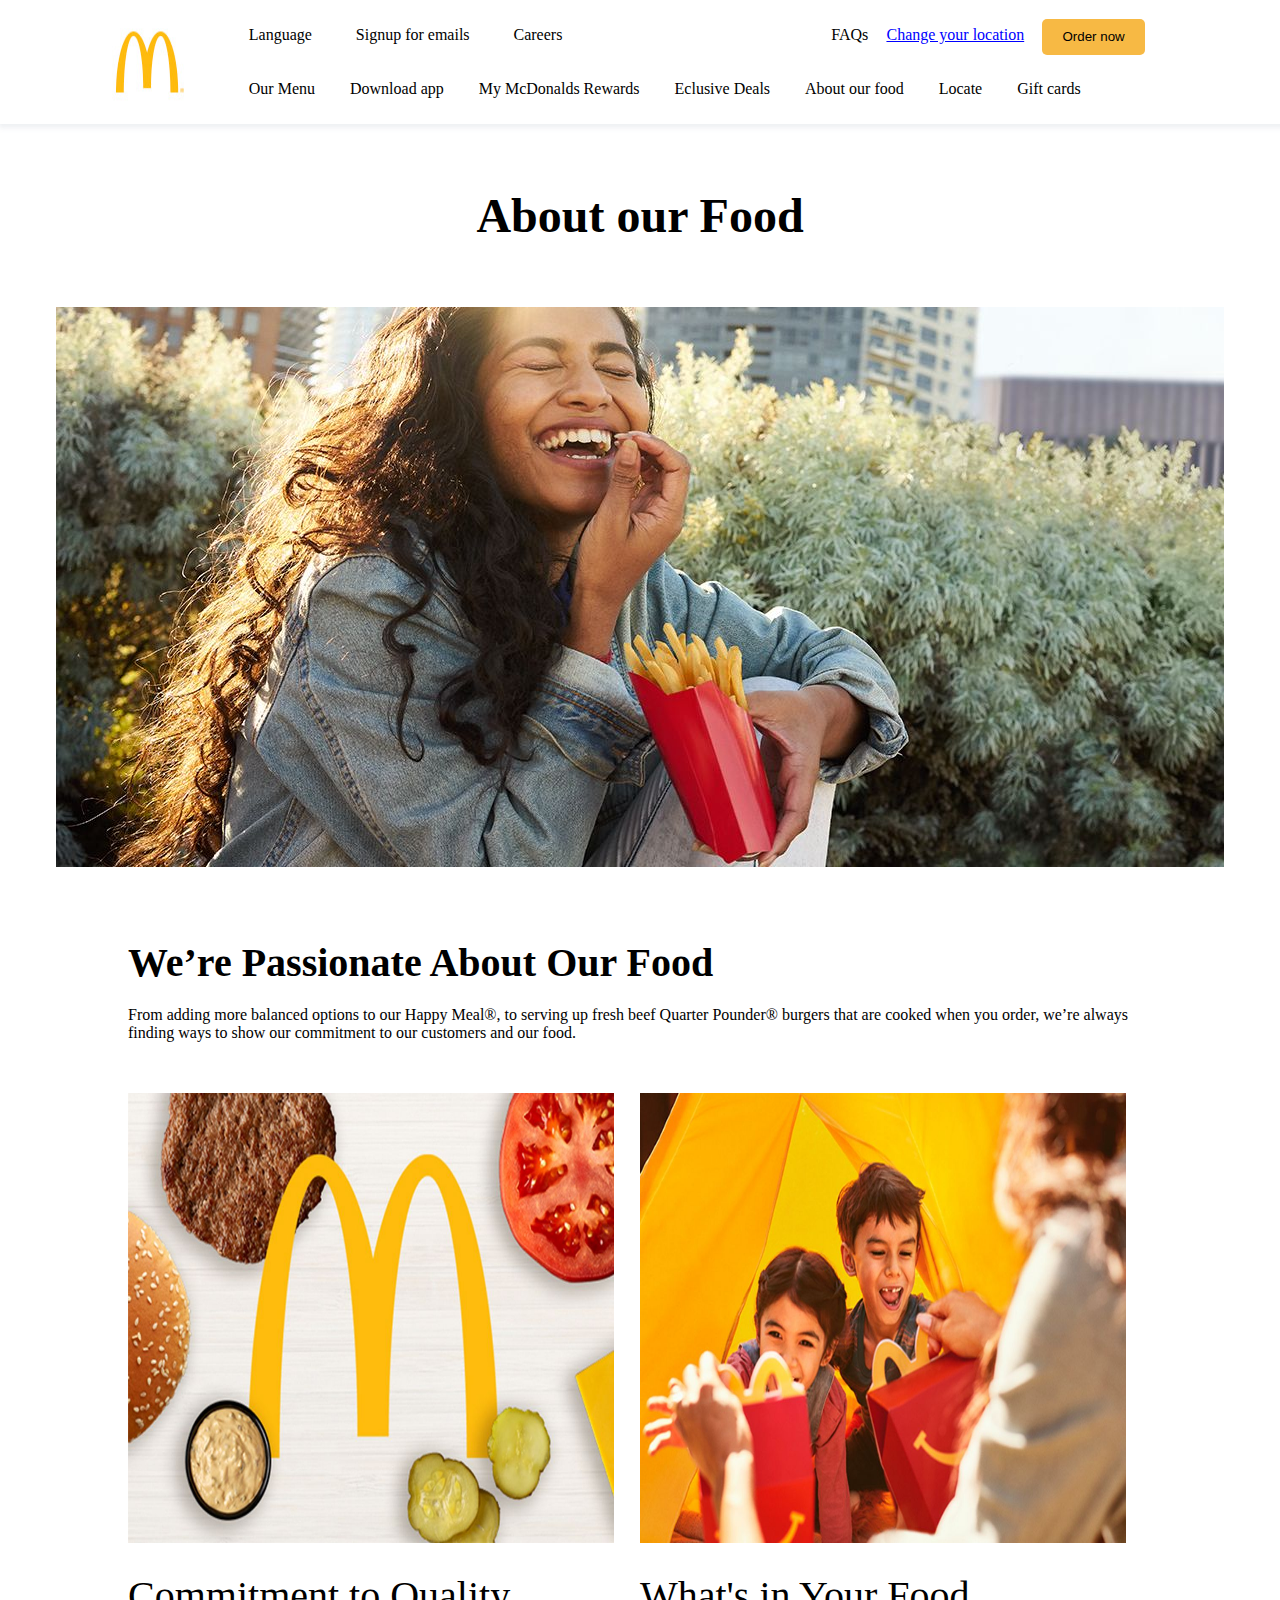
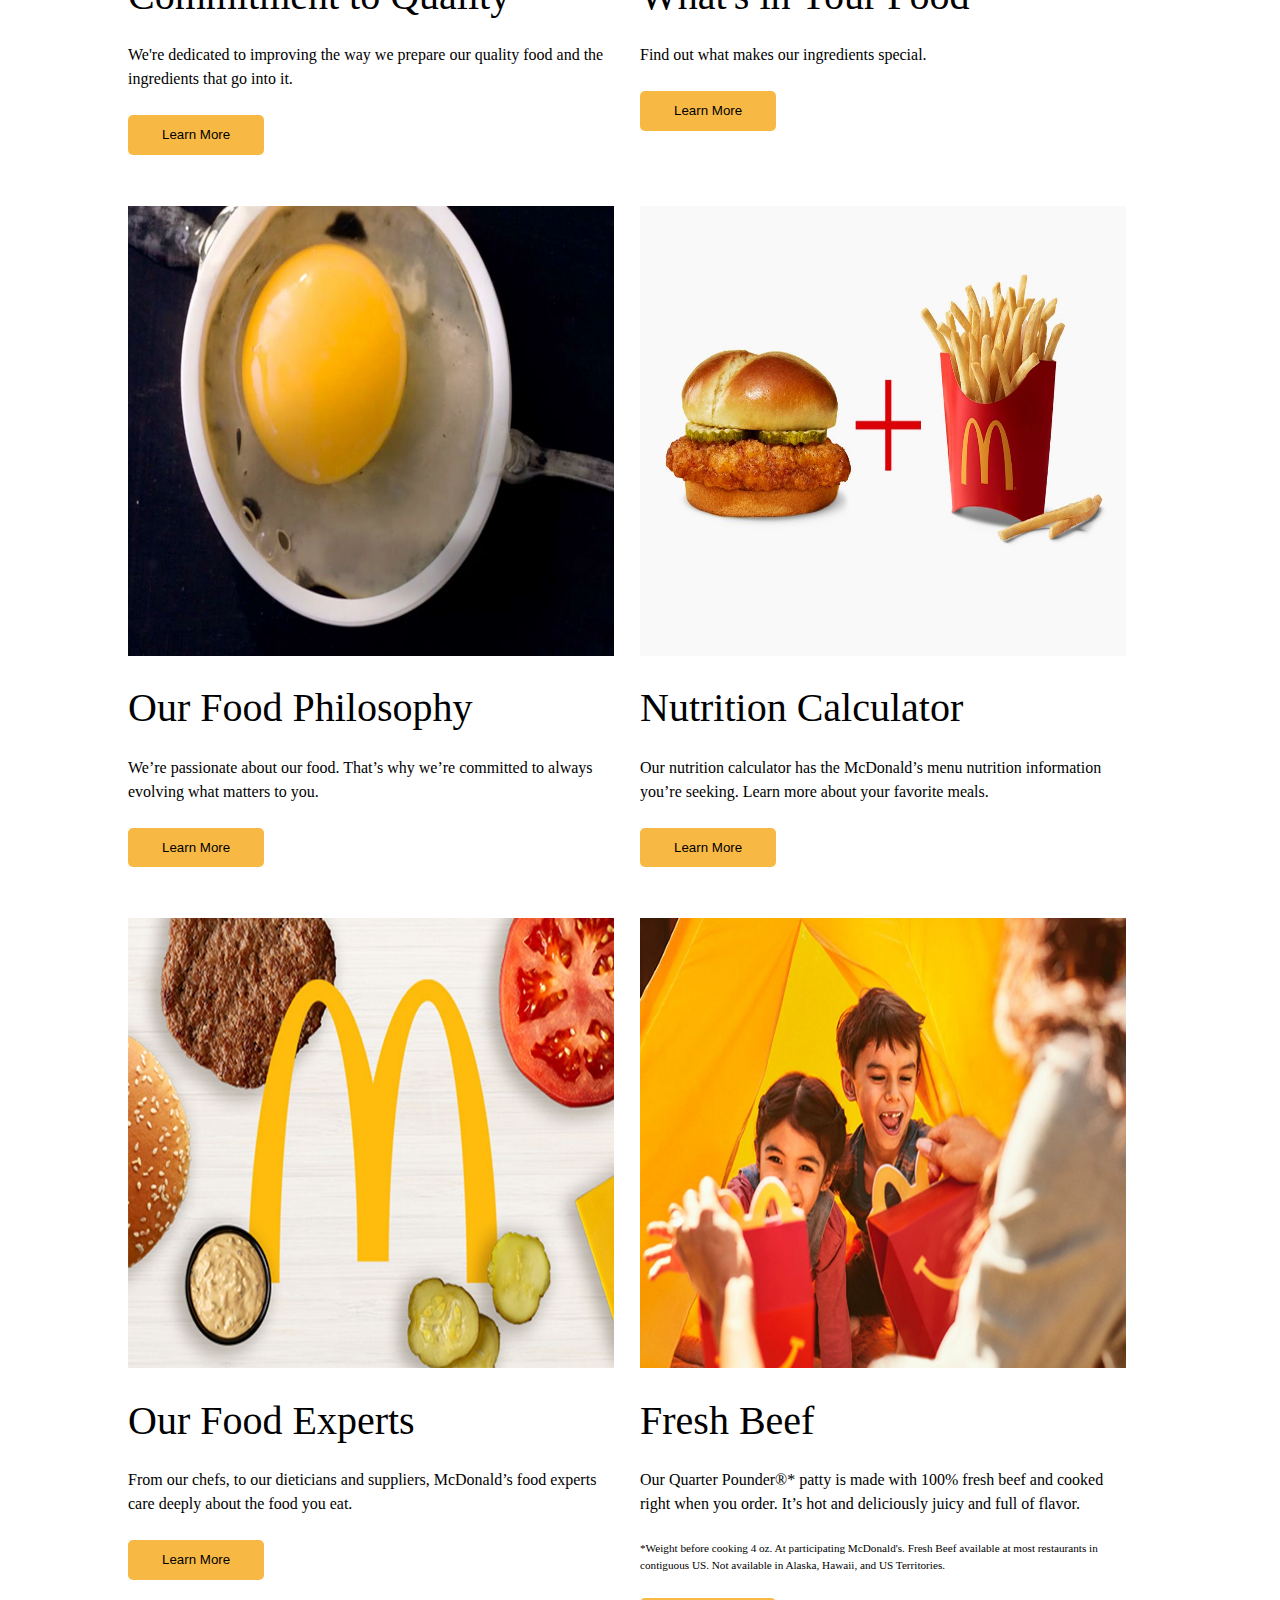
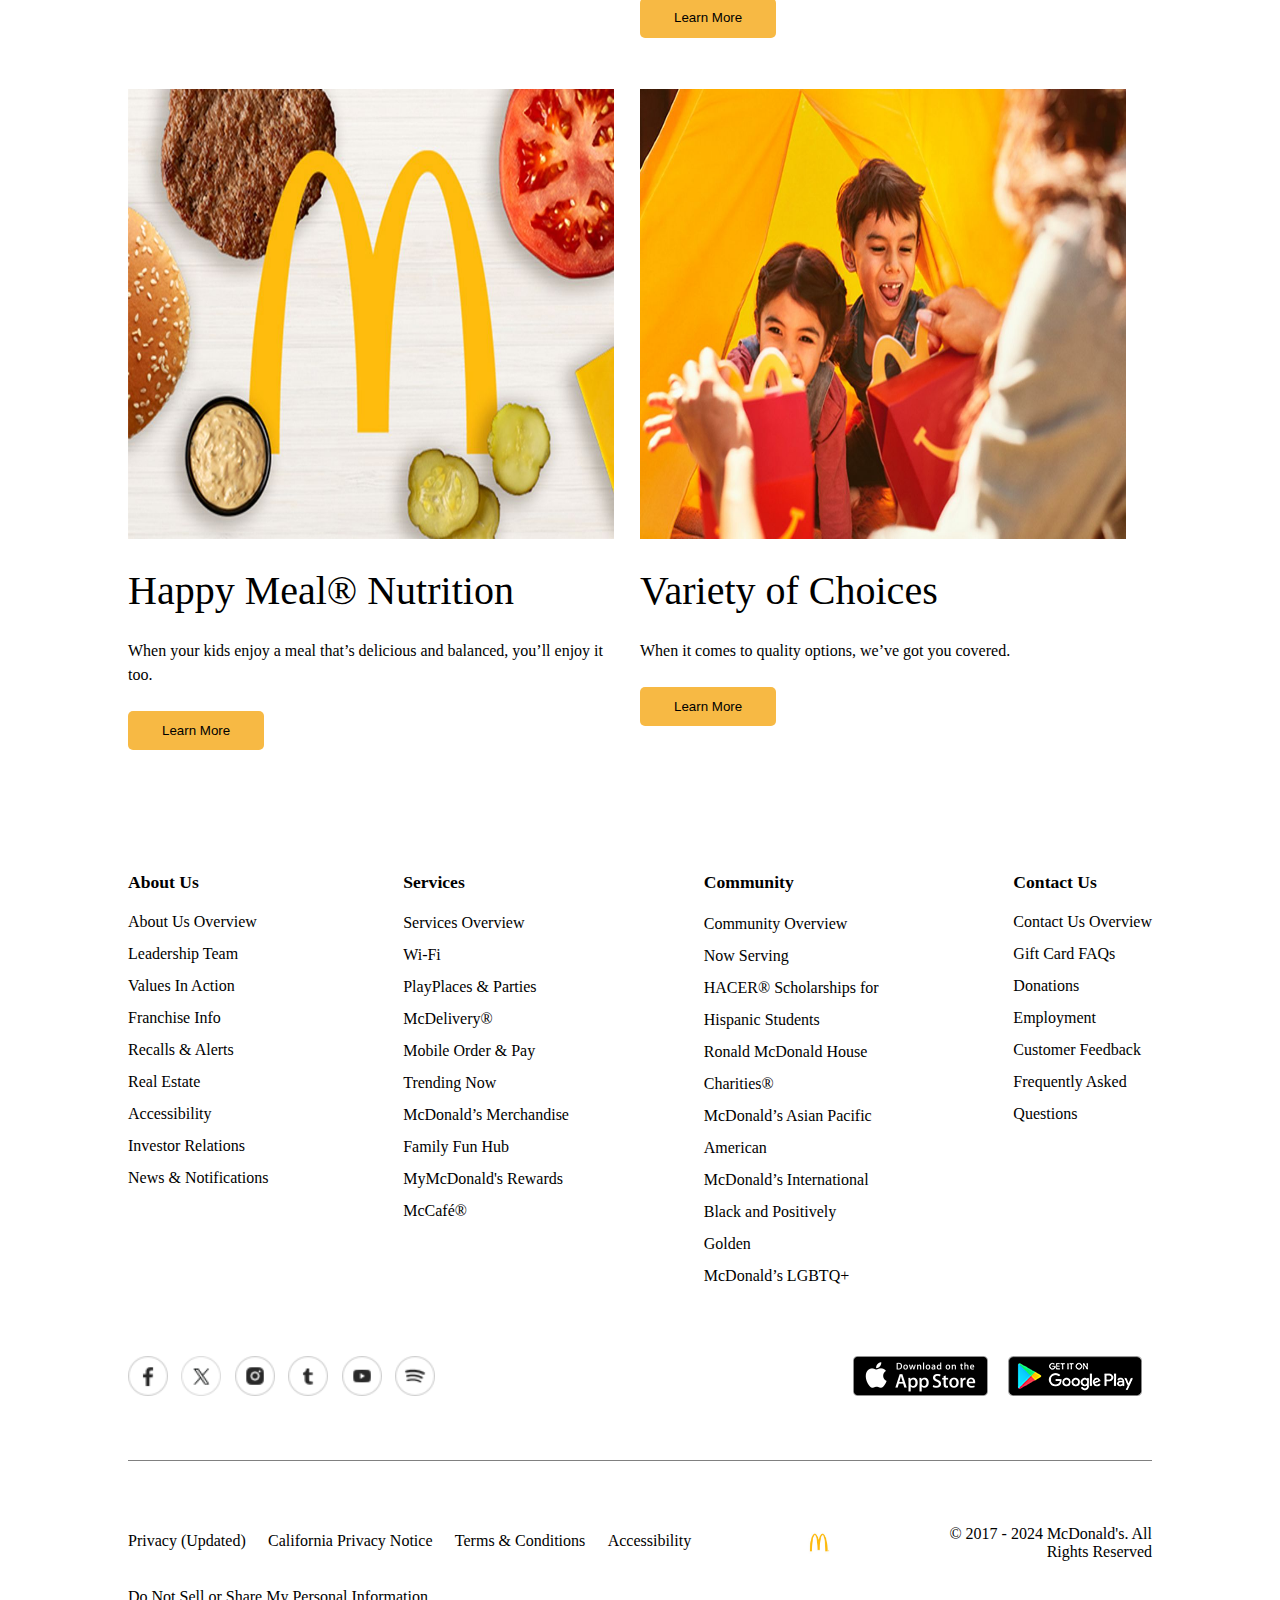
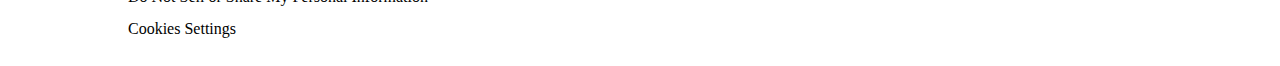
==== aboutfood.html @ b9a216b7 "mcdonalds" ====
<!DOCTYPE html>
<html lang="en">
<head>
    <meta charset="UTF-8">
    <meta http-equiv="X-UA-Compatible" content="IE=edge">
    <meta name="viewport" content="width=device-width, initial-scale=1.0">
    <title>About our food</title>
    <link rel="stylesheet" href="./styleh.css">

</head>
<body>
    <header>
        <div class="flex div">
            <img src="./images/logo.jpeg" alt="" class="logo">

            <div>
                <nav class="nav1 flex">
                    <ul class="flex">
                        <li><a href="#">Language</a>  </li>
                        <li><a href="#">Signup for emails</a> </li>
                        <li><a href="#">Careers</a> </li>
                    </ul>
                    <ul class="flex">
                        <li><a href="./faq.html">FAQs</a>  </li>
                        <li><a class="blue" href="#">Change your location</a> </li>
                        <li><a href="#"> <button>Order now</button></a></li>
                    </ul>
                </nav>
                <nav class="nav2">
                    <ul class="flex">
                        <li><a href="./menu.html">Our Menu</a> </li>
                        <li><a href="./app.html">Download app</a> </li>
                        <li><a href="./rewards.html">My McDonalds Rewards</a> </li>
                        <li><a href="./Exclusive.html">Eclusive Deals</a> </li>
                        <li><a href="./aboutfood.html">About our food</a> </li>
                        <li><a href="./locate.html">Locate</a> </li>
                        <li><a href="./GiftCard.html">Gift cards</a> </li>
                    </ul>
                </nav>
            </div>
        </div>
    </header>

    <main>
        <h1>About our Food</h1>
        
        <div class="main-div rewards-div">
            <img src="./images/About_Our_Food_Hero_1260x560_Desktop_hero-desktop.jpeg" alt="">
            <div class="passion">
                <h2>We’re Passionate About Our Food</h2>
                <p>From adding more balanced options to 
                    our Happy Meal®, to serving up fresh beef 
                    Quarter Pounder® burgers that are cooked when you order, 
                    we’re always finding ways to show our commitment to our 
                    customers and our food. 
                </p>
            </div>
            <div class="flex aboutfood">
                <div class="points">
                    <img class="" src="./images/2_Pub_Commitment_574x384_2-column-desktop.jpeg" alt="">
                    <div class="">
                        <h2>Commitment to Quality</h2>
                        <p>We're dedicated to improving the way we prepare our quality food and the ingredients that go into it.</p>  
                        <button>Learn More</button>

                    </div>
                </div>
                <div class="points">
                    <img class="" src="./images/2_Pub_Whats_In_Your_Food_574x384_2-column-desktop.jpeg" alt="">
                    <div class="">
                        <h2>What's in Your Food</h2>
                        <p>Find out what makes our ingredients special.</p> 
                        <button>Learn More</button>

                    </div>
                </div>
            </div>
            <div class="flex aboutfood">
                <div class="points">
                    <img class="" src="./images/about-food_philosophy_pub-2-col_1110x740_2-column-desktop.jpeg" alt="">
                    <div class="">
                        <h2>Our Food Philosophy</h2>
                        <p>We’re passionate about our food. That’s why we’re committed to always evolving what matters to you.</p>  
                        <button>Learn More</button>

                    </div>
                </div>
                <div class="points">
                    <img class="" src="./images/TwoPub_Desktop_NutritionCalculator_1110x740_2-column-desktop.jpeg" alt="">
                    <div class="">
                        <h2>Nutrition Calculator</h2>
                        <p>Our nutrition calculator has the McDonald’s menu nutrition information you’re seeking. Learn more about your favorite meals.</p> 
                        <button>Learn More</button>

                    </div>
                </div>
            </div>
            <div class="flex aboutfood">
                <div class="points">
                    <img class="" src="./images/2_Pub_Commitment_574x384_2-column-desktop.jpeg" alt="">
                    <div class="">
                        <h2>Our Food Experts</h2>
                        <p>From our chefs, to our dieticians and suppliers, McDonald’s food experts care deeply about the food you eat.</p>  
                        <button>Learn More</button>

                    </div>
                </div>
                <div class="points">
                    <img class="" src="./images/2_Pub_Whats_In_Your_Food_574x384_2-column-desktop.jpeg" alt="">
                    <div class="">
                        <h2>Fresh Beef</h2>
                        <p>Our Quarter Pounder®* patty is made with 100% fresh beef and cooked right when you order. 
                            It’s hot and deliciously juicy and full of flavor.</p>
                            <p class="tiny-p">
                                *Weight before cooking 4 oz. At participating McDonald's. Fresh Beef available at most restaurants in contiguous US. 
                                Not available in Alaska, Hawaii, and US Territories.
                            </p>  
                        <button>Learn More</button>

                    </div>
                </div>
            </div>
            <div class="flex aboutfood">
                <div class="points">
                    <img class="" src="./images/2_Pub_Commitment_574x384_2-column-desktop.jpeg" alt="">
                    <div class="">
                        <h2>Happy Meal® Nutrition</h2>
                        <p>When your kids enjoy a meal that’s delicious and balanced, you’ll enjoy it too.</p>  
                        <button>Learn More</button>

                    </div>
                </div>
                <div class="points">
                    <img class="" src="./images/2_Pub_Whats_In_Your_Food_574x384_2-column-desktop.jpeg" alt="">
                    <div class="">
                        <h2>Variety of Choices</h2>
                        <p>When it comes to quality options, we’ve got you covered.</p> 
                        <button>Learn More</button>

                    </div>
                </div>
            </div>
            
        </div>
    </main>
    
    <footer>
        <div class="flex div">
            <ul>
                <li class="bold">About Us</li>
                <li>About Us Overview</li>
                <li>Leadership Team</li>
                <li>Values In Action</li>
                <li>Franchise Info</li>
                <li>Recalls & Alerts</li>
                <li>Real Estate</li>
                <li>Accessibility</li>
                <li>Investor Relations</li>
                <li>News & Notifications</li>

            </ul>
            <ul>
                <li class="bold">Services</li>
                <li>Services Overview</li>
                <li>Wi-Fi</li>
                <li>PlayPlaces & Parties</li>
                <li>McDelivery®</li>
                <li>Mobile Order & Pay</li>
                <li>Trending Now</li>
                <li>McDonald’s Merchandise</li>
                <li>Family Fun Hub</li>
                <li>MyMcDonald's Rewards</li>
                <li>McCafé®</li>

            </ul>
            <ul>
                <li class="bold">Community</li>
                <li>Community Overview</li>
                <li>Now Serving</li>
                <li>HACER® Scholarships for <br> Hispanic Students</li>
                <li>Ronald McDonald House <br> Charities®</li>
                <li>McDonald’s Asian Pacific <br> American</li>
                <li>McDonald’s International</li>
                <li>Black and Positively <br> Golden</li>
                <li>McDonald’s LGBTQ+</li>

               
            </ul>
            <ul>
                <li class="bold">Contact Us</li>
                <li>Contact Us Overview</li>
                <li>Gift Card FAQs</li>
                <li>Donations</li>
                <li>Employment</li>
                <li>Customer Feedback</li>
                <li>Frequently Asked <br> Questions</li>
            </ul>
        </div>

        <div class="flex logos">
            <div class="footer-logo flex">
                <img src="./images/facebook.png" alt="">
                <img src="./images/x.png" alt="">
                <img src="./images/instagram.png" alt="">
                <img src="./images/tumblr.png" alt="">
                <img src="./images/youtube.png" alt="">
                <img src="./images/spotify.png" alt="">
    
            </div>
            <div class="flex">
                
                    <img src="./images/app_store_badge.png" alt="">
                    <img src="./images/google_play_badge.png" alt="">
                
            </div>
        </div>

        <div class="footer-ul-div">
            <div class="flex ul-div">
                <ul class="flex">
                    <li>Privacy (Updated)</li>
                    <li>California Privacy Notice</li>
                    <li>Terms & Conditions</li>
                    <li>Accessibility</li>
                </ul>
                <img src="./images/tinylogo.jpeg" alt="">
                <p>© 2017 - 2024 McDonald's. All Rights Reserved</p>
            </div>
            <ul class="">
                <li>Do Not Sell or Share My Personal Information</li>
                <li>Cookies Settings</li>
            </ul>
        </div>
    </footer>
</body>
</html>
---- styleh.css ----
*{
    box-sizing: border-box;
    margin: 0;
    padding: 0;
}
body{
    width: 100vw;
}
.flex{
    display: flex;
}
ul li{
    list-style: none;
    line-height: 2;
}
ul li:hover{
    font-weight: 800;
}
ul a{
    text-decoration: none;
    color: black;
}
.blue{
    color: blue;
    text-decoration: underline;

}

nav{
    margin-top: 2%;
    margin-bottom: 2%;
    margin-left: 5%;

}
.nav1{
    justify-content: space-between;
    width: 70vw;

}
.nav1 ul{
    width: 35%;
    justify-content: space-between;

}
.nav2{
    width: 65vw;

}
.nav2 ul {
    justify-content: space-between;

}
nav button{
    width: 8vw;
    padding:  8%;
    background-color: #f7b944;
    border: none;
    line-height: 1.5;
    border-radius: 5px;

}

header{
    border-top: 1px solid #7cacf800;
    border-bottom: 1px solid #7cacf800;
    box-shadow: 3px 0px 5px 4px #8a98af26;
    margin: 0% auto;
    

}
header .div{
    margin: auto;
    width: 85vw;

}

.main-div{
    display: flex;
    flex-direction: column;
    align-items: center;
    justify-content: center;
    width: 80vw;
    margin: 5% auto;
}

.individual-div{
    margin: 5% auto;
}

main button{
    width: fit-content;
    padding:  2% 7%;
    background-color: #f7b944;
    border: none;
    line-height: 1.5;
    border-radius: 5px;
}
.r-btn{
    width: 15vw;
    padding:  5% 7%;
    margin-bottom: 25%;
    cursor: pointer;

}
main .img{
    width: 60%;
    height: 40vh;
    margin-right: 2%;
    margin-bottom: 5%;
}

.img-delish{
    width: 70%;
    height: 50vh;
    margin-right: 2%;
    margin-bottom: 5%;
}

.big-div{
    justify-content: space-between;
    width: 100%;
    margin-bottom: 5%;
}
.small-div{
    width: 30%;
    display: flex;
    flex-direction: column;
    /* align-items: center; */
    /* justify-content: center; */

}

.passion h2{
    font-size: 2.5em;
    margin: 2% 0;
}
.passion{
    margin: 5% 0;

}

.small-div img{
    width: 100%;
    height: 230px;
}

main h1{
    font-size: 3em;
    text-align: center;
    margin: 5% 0;
}
.d{
    display: flex;
    flex-direction: column;
    /* align-items: center; */
    justify-content: center;
}
.d h2{
    font-size: 2.5em;
    margin: 0% 0 5%;

}
.d p{
    margin: 5% 0;
}
.p h2{
    font-size: 2em;
    margin: 5% 0;
}
.p p{
    line-height: 1.5;
    margin: 0% 0 5%;
}

.tiny-p{
    font-size: .7em;
}

.aboutfood{
    margin-bottom: 5%;
}

.points{
    width: 50%;
}
.points h2{
    font-weight: 200;
    font-size: 2.5em;
    margin: 5% 0;
}
.points div{
    width: 95%;
}
.points p{
    line-height: 1.5;
    margin: 0% 0 5%;
}
.points img{
    width: 95%;
    height: 50vh;
}

.rewards-div{
    margin-bottom: 5%;
}

.faq-div{
    display: flex;
    flex-direction: column;
    /* align-items: center; */
    justify-content: center;
    width: 80vw;
    margin: auto auto 5%;
}

.faqs h2{
    font-weight: 200;
    font-size: 2.5em;
    margin: 0% 0 2%;
}
.faqs p{
    line-height: 1.5;
    margin: 0% 0 2%;
    font-size: 1.2em;
}

.grid-div{
    display: grid;
    width: 80vw;
    margin: 0 auto 10%;
    gap: 5%;
    grid-template-columns: auto auto auto;
    grid-template-rows: auto auto auto;

}
.grid-item{
    height: 200px;
    width: 100%;
    align-items: center;
    justify-content: center; 
}

footer .div{
    width: 80vw;
    margin:  auto;
    justify-content: space-between;
}
.bold{
    font-weight: 800;
    font-size: 1.1em;
    margin-bottom: 4%;
}
.logos{
    width: 80vw;
    margin: 5% auto;
    padding-bottom: 5%;
    justify-content: space-between;
    border-bottom: 1px solid grey;

}
.footer-logo{
    width: 30%;
    justify-content: space-between;
}

.footer-ul-div{
    width: 80vw;
    margin: auto;
}
.footer-ul-div p{
    text-align: right;
    width: 20%;
}

.ul-div{
    justify-content: space-between;
}

.ul-div img{
    width: 3%;
    height: 35px;
}

.ul-div ul{
    width: 55%;
    justify-content: space-between;
}
.footer-ul-div ul:nth-child(2){
    margin: 2% 0;
    width: 35%;
    justify-content: space-between;
}
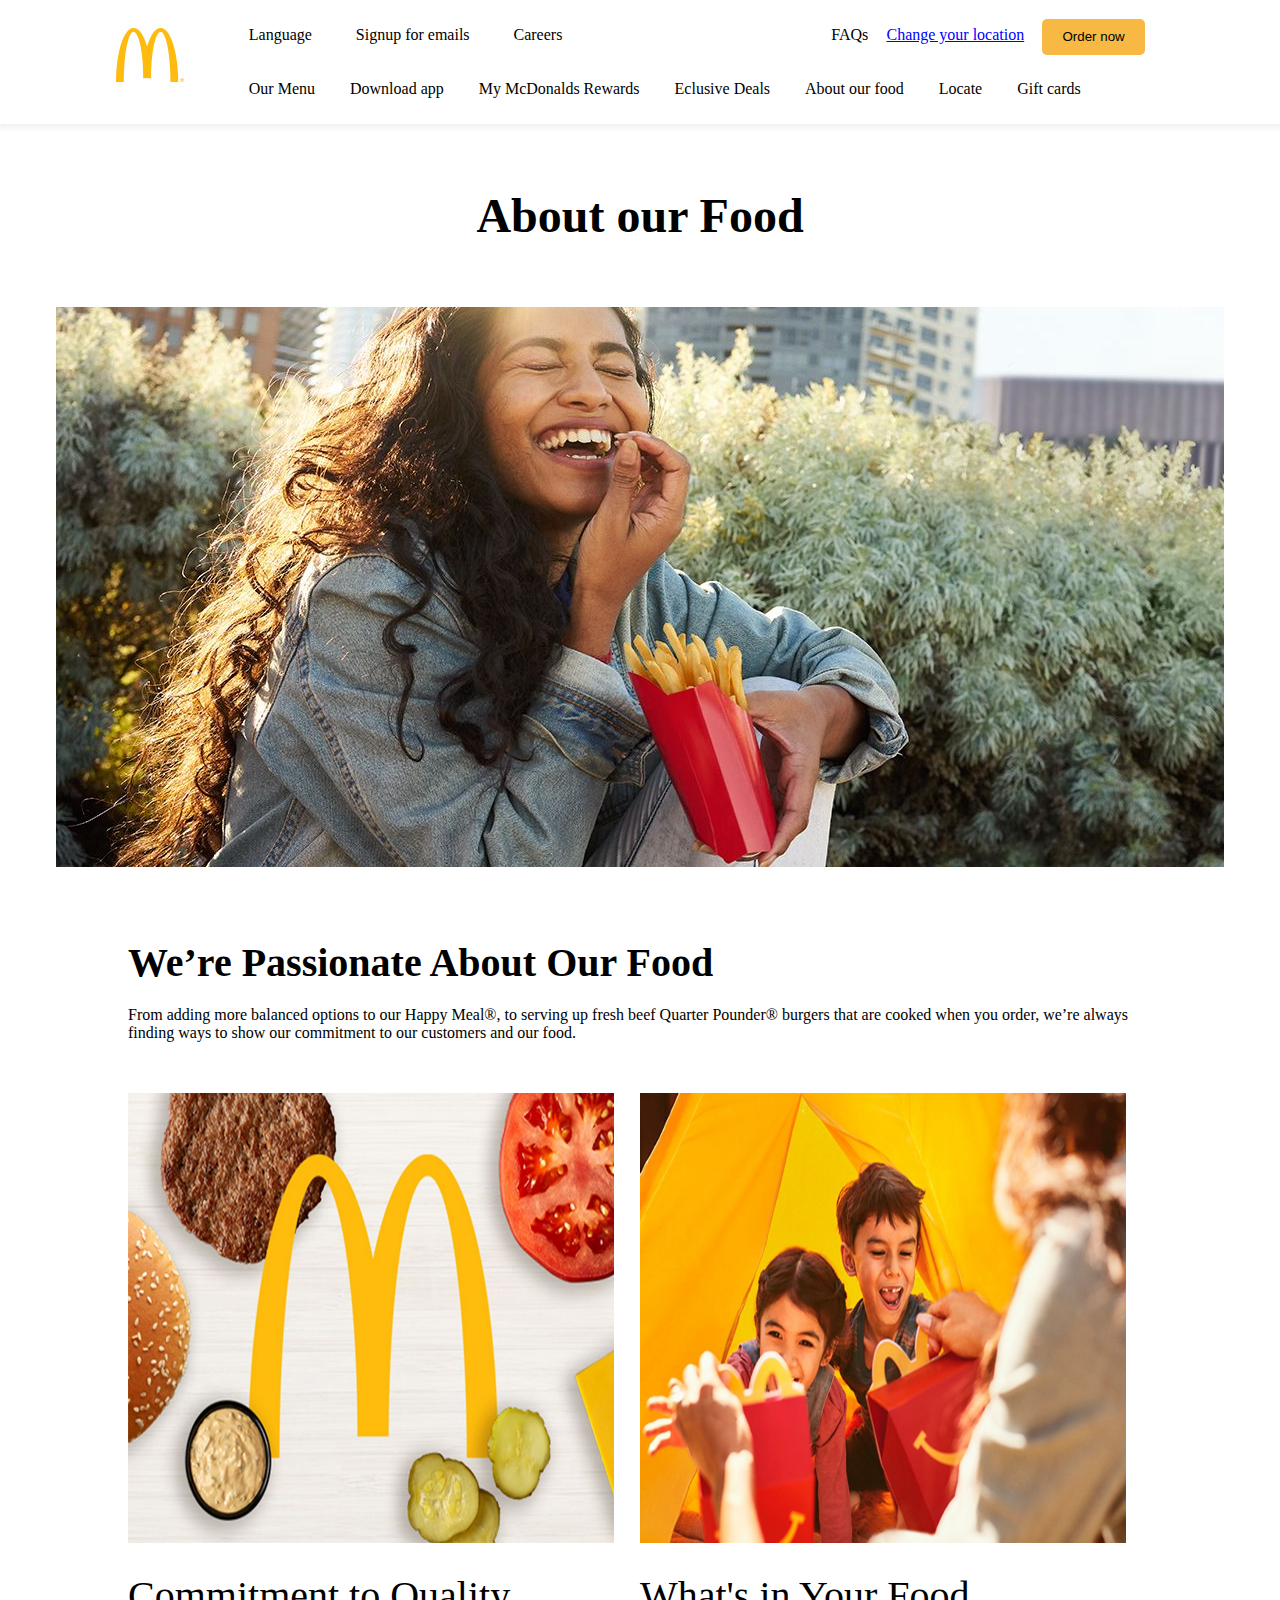
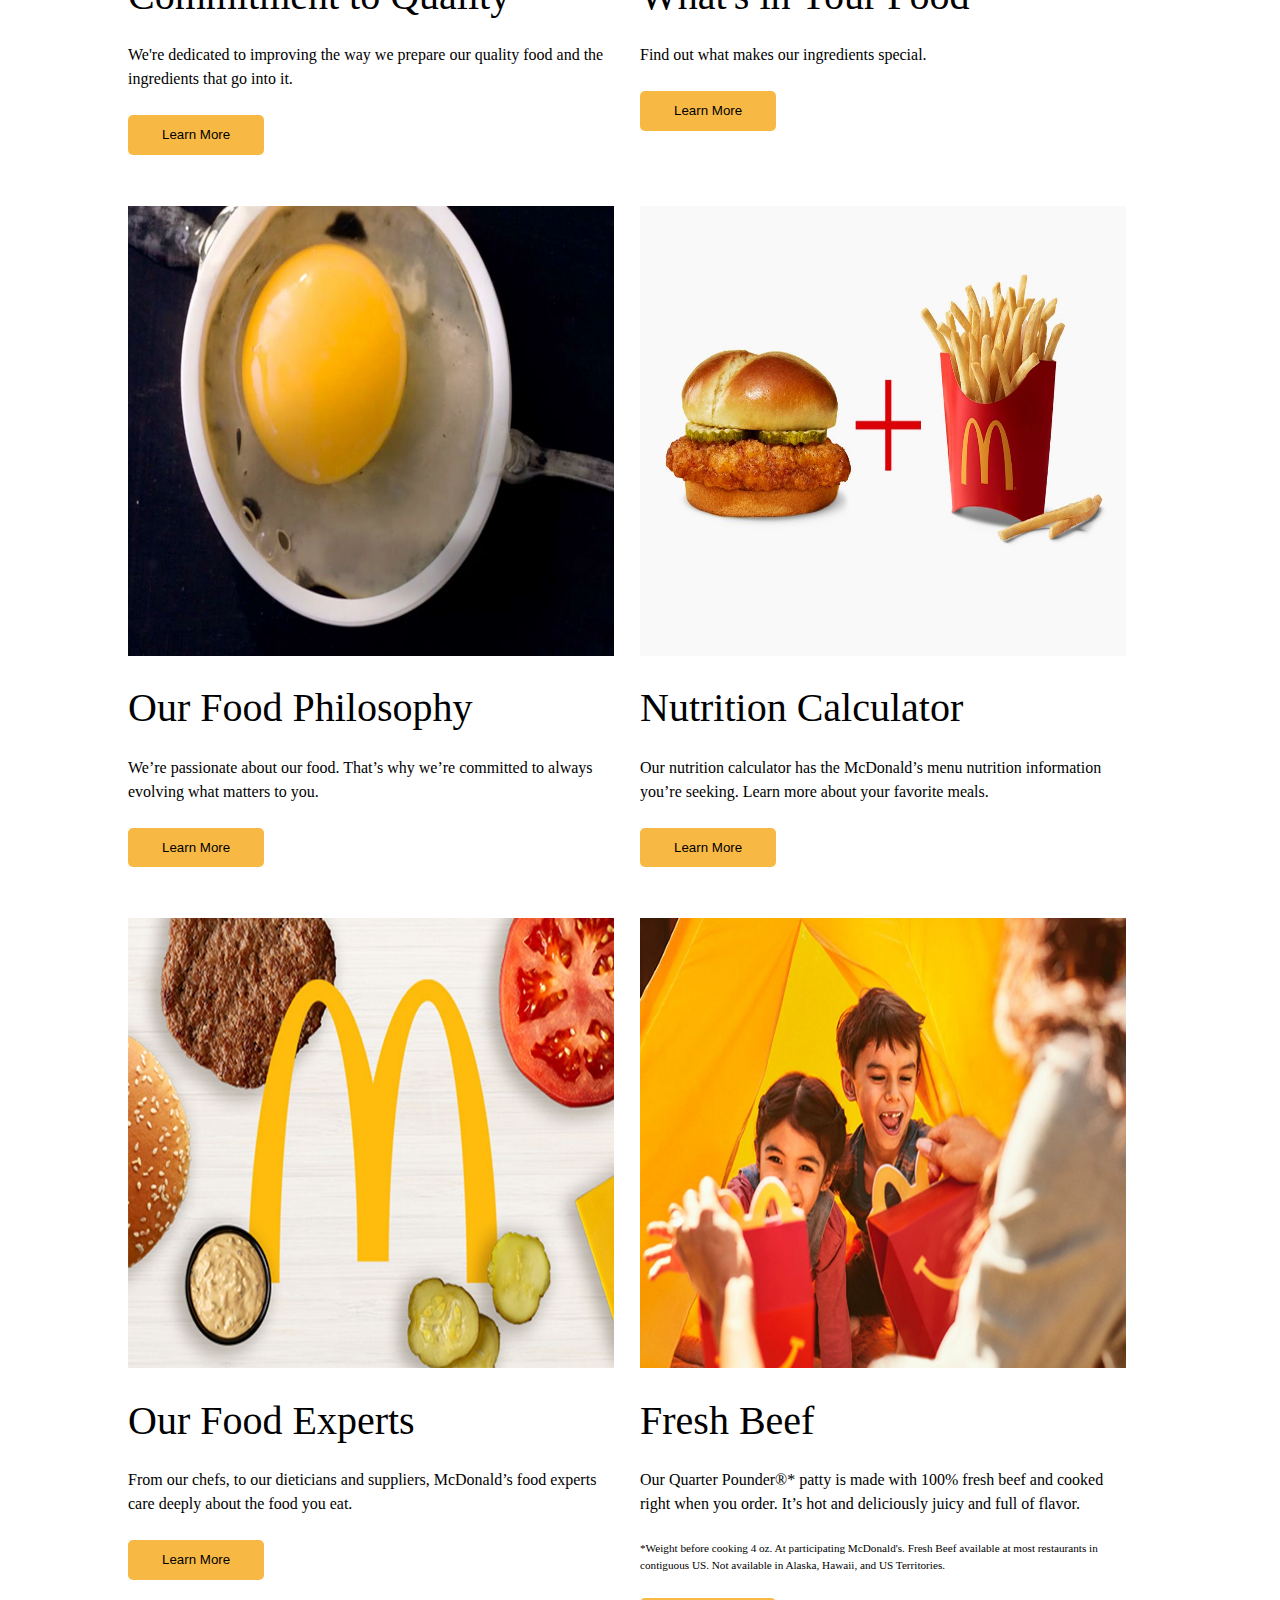
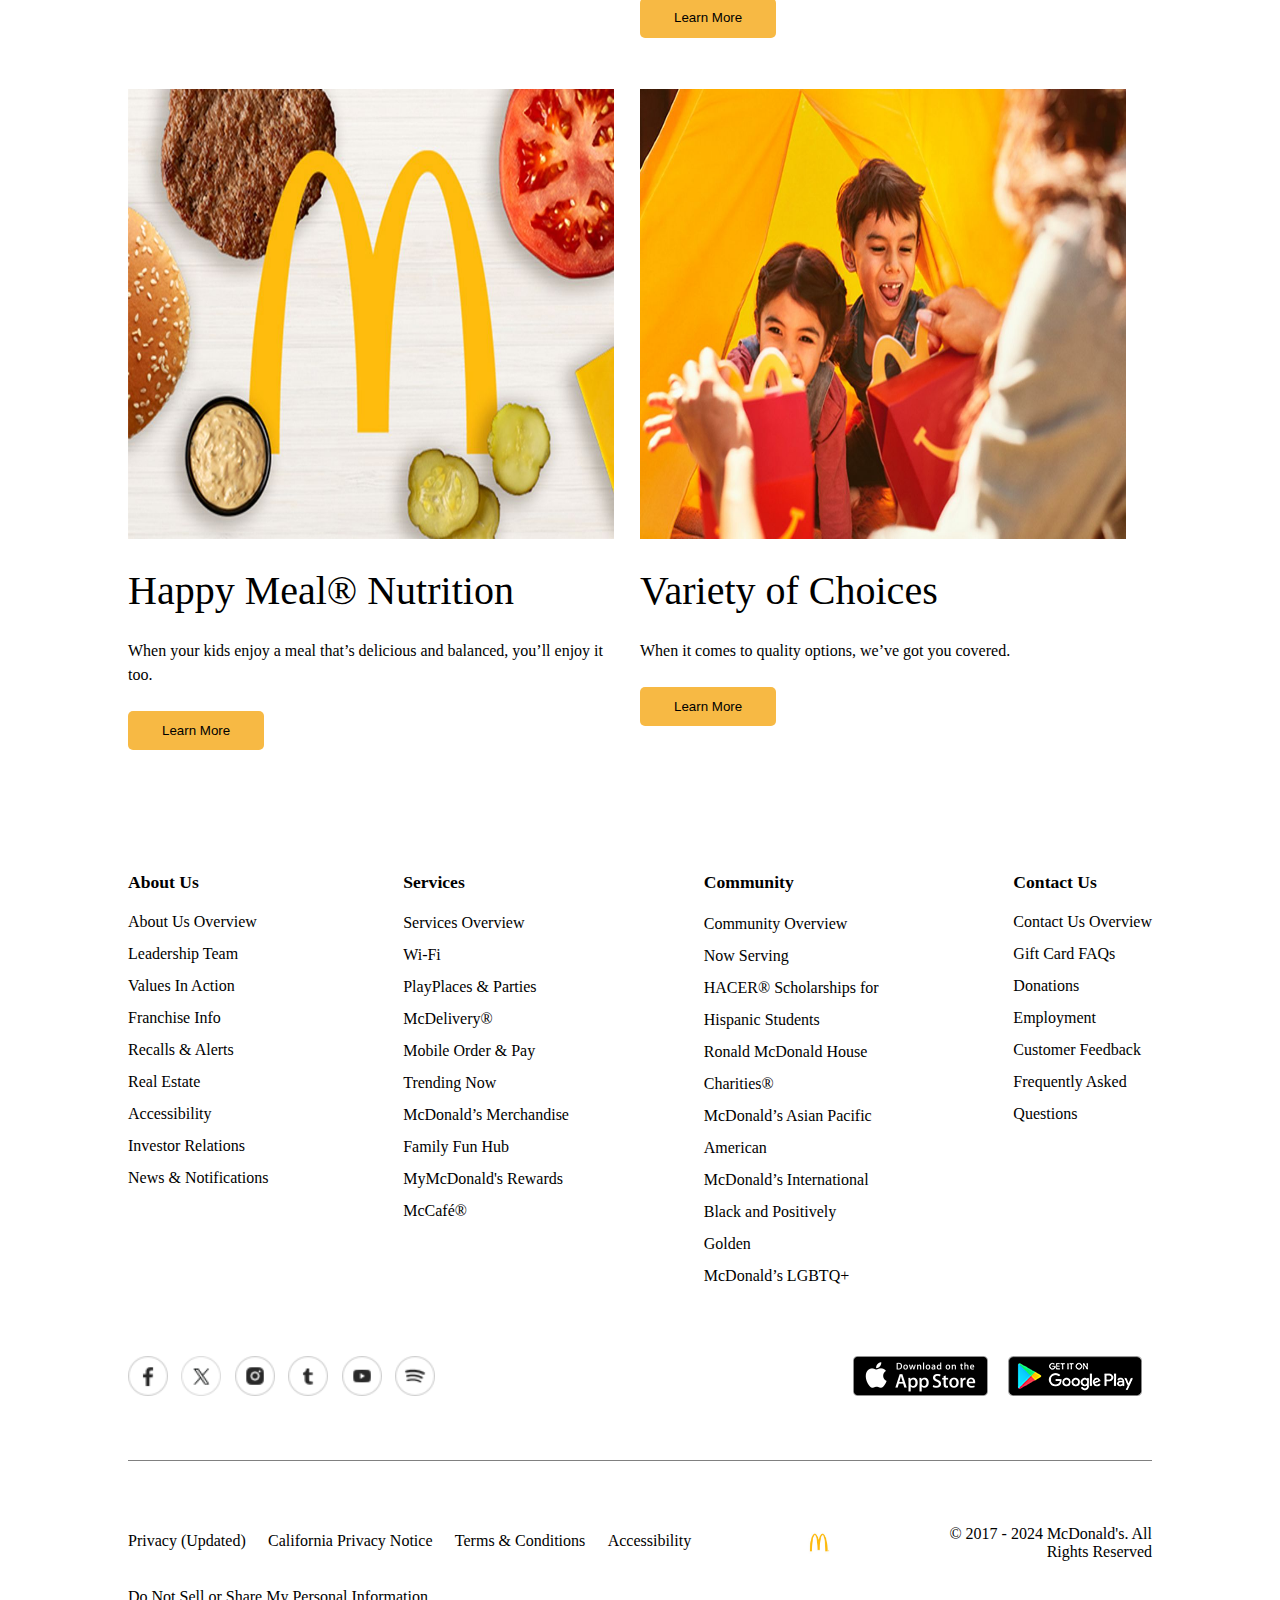
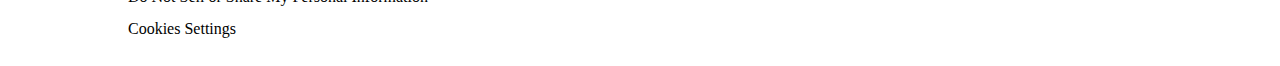
==== commit 4f66900d: "responsiveness" ====
--- a/aboutfood.html
+++ b/aboutfood.html
@@ -11,7 +11,7 @@
 <body>
     <header>
         <div class="flex div">
-            <img src="./images/logo.jpeg" alt="" class="logo">
+            <a href="./index.html"><img src="./images/logo.jpeg" alt="" class="logo"></a>
 
             <div>
                 <nav class="nav1 flex">
--- a/styleh.css
+++ b/styleh.css
@@ -290,3 +290,69 @@
     width: 35%;
     justify-content: space-between;
 }
+
+@media screen and (max-width:800px) {
+    .flex{
+        display: block;
+    }
+    .bold{
+        margin: 5% 0;
+    }
+    .footer-logo{
+        width: 70%;
+        justify-content: space-between;
+    }
+
+    .logos .flex{
+        display: flex;
+        margin-top: 5%;
+    }
+
+    .d .flex{
+        display: flex;
+    }
+    .img-delish {
+        width: 90%;
+        margin: auto;
+        height: 50vh;
+        
+    }
+
+    .main-div {
+        width: 100vw;
+        padding: 5%;
+    }
+
+    .main-div img{
+        width: 100%;
+    }
+
+    .points{
+        width: 90%;
+        margin: auto;
+    }
+    .passion{
+        margin: 5%;
+    }
+    .small-div{
+        width: 80%;
+        
+    }
+
+    .nav1 ul {
+        width: 100%;
+    }
+    nav button {
+        width: fit-content;
+        padding: 2% 5%;
+    }
+
+    .grid-div {
+        margin-bottom: 50%;
+        grid-template-columns: auto auto;
+        grid-template-rows: auto auto auto auto auto auto ;
+    }
+    .grid-item{
+        height: 160px;
+    }
+}